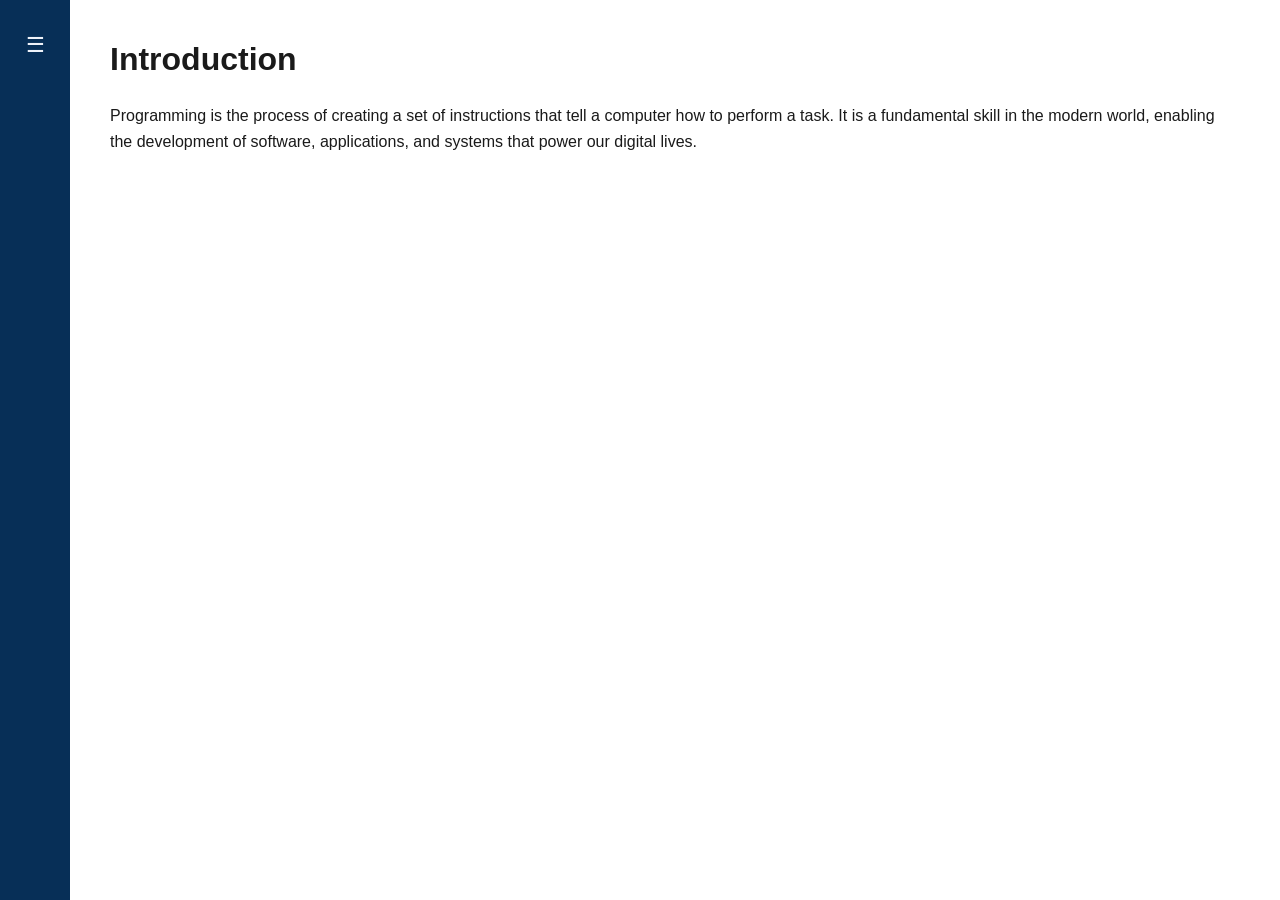
==== index.html @ 4f7e5716 "first commit" ====
<!DOCTYPE html>
<html lang="en">
<head>
    <meta charset="UTF-8">
    <meta name="viewport" content="width=device-width, initial-scale=1.0">
    <title>The Art of Programming</title>
</head>
<body>
  <style>
      body {
        font-family: Arial, sans-serif;
        line-height: 1.6;
        margin: 0;
        padding: 0;
        background-color: #f3f5f9;
        color: #1a1a1a;
      }
      .page-layout {
        display: flex;
        min-height: 100vh;
      }
      .sidebar {
        width: 70px;
        background-color: #072f57;
        color: #ffffff;
        padding: 28px 18px;
        box-sizing: border-box;
        overflow: hidden;
        position: relative;
        transition: width 0.25s ease;
      }
      .sidebar:hover {
        width: 260px;
      }
      .sidebar::before {
        content: "☰";
        position: absolute;
        top: 28px;
        left: 50%;
        transform: translateX(-50%);
        font-size: 1.3rem;
        color: #eef2f9;
      }
      .sidebar .logo,
      .sidebar .search-form,
      .sidebar-nav {
        opacity: 0;
        transform: translateX(-10px);
        transition: opacity 0.25s ease, transform 0.25s ease;
      }
      .sidebar:hover .logo,
      .sidebar:hover .search-form,
      .sidebar:hover .sidebar-nav {
        opacity: 1;
        transform: translateX(0);
      }
      .sidebar .logo {
        font-size: 1.3rem;
        font-weight: 700;
        margin-bottom: 26px;
      }
      .search-form {
        display: flex;
        gap: 8px;
        margin-bottom: 26px;
      }
      .search-form input {
        flex: 1;
        padding: 8px 10px;
        border: none;
        border-radius: 4px;
      }
      .sidebar:hover .search-form input,
      .sidebar:hover .search-form button {
        display: inline-flex;
      }
      .search-form button {
        padding: 8px 12px;
        border: none;
        border-radius: 4px;
        background-color: #1b76d1;
        color: white;
        cursor: pointer;
      }
      .search-form button:hover {
        background-color: #1665ad;
      }
      .sidebar-nav {
        display: flex;
        flex-direction: column;
        gap: 10px;
      }
      .sidebar-nav a {
        color: #eef2f9;
        text-decoration: none;
        padding: 10px 12px;
        border-radius: 6px;
      }
      .sidebar-nav a:hover {
        background-color: rgba(255, 255, 255, 0.12);
      }
      .main-content {
        flex: 1;
        padding: 34px 40px;
        background-color: #ffffff;
      }
      .main-content h1 {
        font-size: 2rem;
        margin-top: 0;
        margin-bottom: 18px;
      }
      .main-content p {
        margin: 0 0 20px;
      }
    </style>

  <div class="page-layout">
    <aside class="sidebar">
      <div class="logo">The Art of Programming</div>
      <form class="search-form" action="/search" method="get">
        <input type="text" name="q" placeholder="Search...">
        <button type="submit">Go</button>
      </form>
      <nav class="sidebar-nav">
        <a href="#introduction">Introduction</a>
        <a href="#history">History</a>
        <a href="#languages">Programming Languages</a>
        <a href="#resources">Resources</a>
        <a href="#about">About</a>
        <a href="#contact">Contact</a>
      </nav>
    </aside>
    <main class="main-content">
      <h1 id="introduction">Introduction</h1>
      <p>Programming is the process of creating a set of instructions that tell a computer how to perform a task.
        It is a fundamental skill in the modern world, enabling the development of software,
        applications, and systems that power our digital lives.</p>
    </main>
  </div>
</body>
</html>
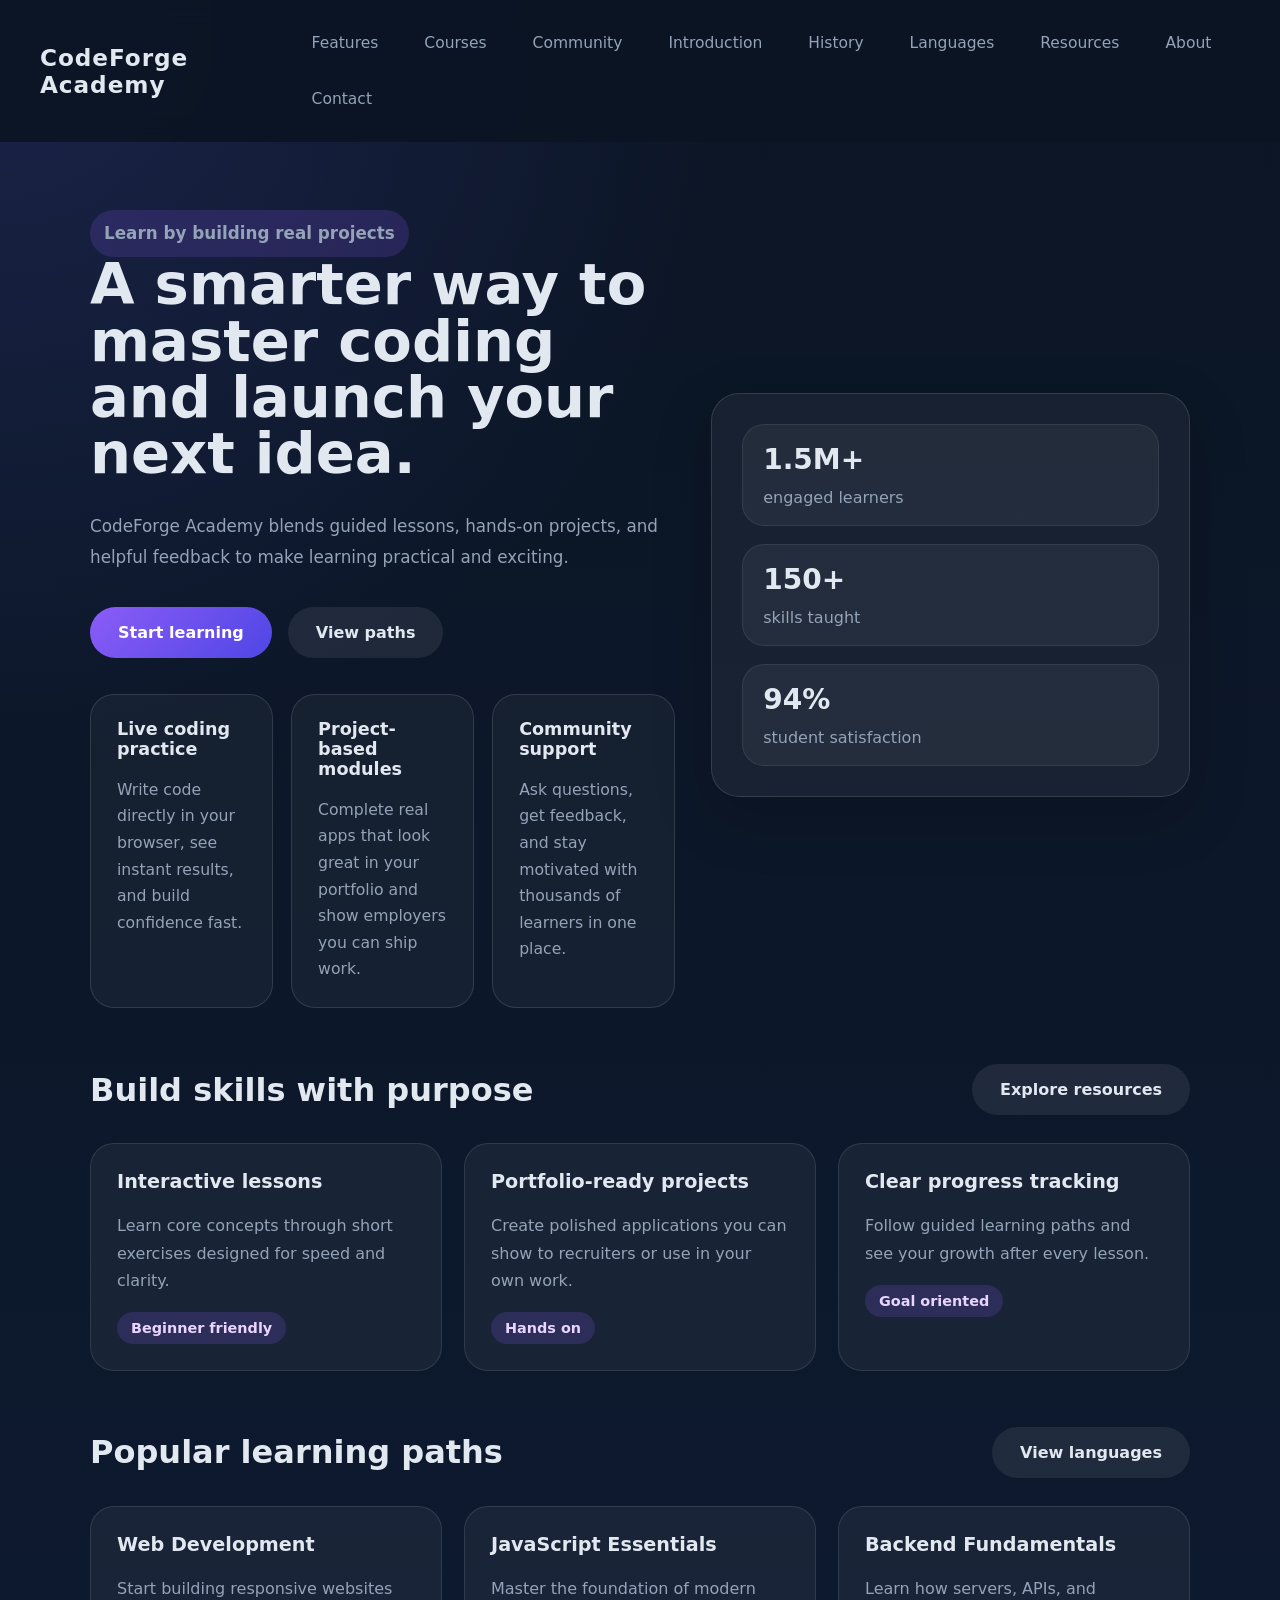
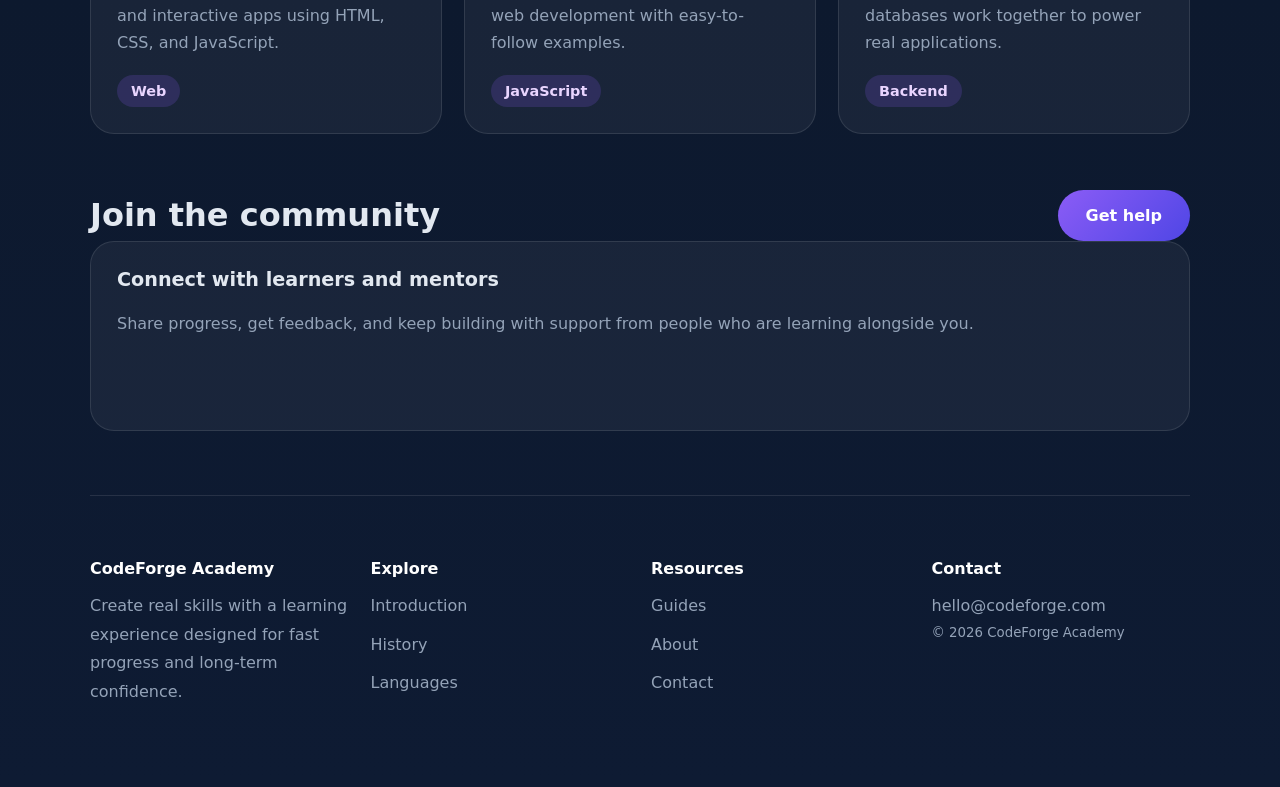
==== commit beb57d5f: "second time update" ====
--- a/index.html
+++ b/index.html
@@ -1,141 +1,438 @@
 <!DOCTYPE html>
-<html lang="en">
+<html lang="en-GB">
 <head>
-    <meta charset="UTF-8">
-    <meta name="viewport" content="width=device-width, initial-scale=1.0">
-    <title>The Art of Programming</title>
+  <meta charset="UTF-8">
+  <meta name="viewport" content="width=device-width, initial-scale=1.0">
+  <title>CodeForge Academy</title>
 </head>
 <body>
   <style>
-      body {
-        font-family: Arial, sans-serif;
-        line-height: 1.6;
-        margin: 0;
-        padding: 0;
-        background-color: #f3f5f9;
-        color: #1a1a1a;
-      }
-      .page-layout {
-        display: flex;
-        min-height: 100vh;
-      }
-      .sidebar {
-        width: 70px;
-        background-color: #072f57;
-        color: #ffffff;
-        padding: 28px 18px;
-        box-sizing: border-box;
-        overflow: hidden;
-        position: relative;
-        transition: width 0.25s ease;
-      }
-      .sidebar:hover {
-        width: 260px;
-      }
-      .sidebar::before {
-        content: "☰";
-        position: absolute;
-        top: 28px;
-        left: 50%;
-        transform: translateX(-50%);
-        font-size: 1.3rem;
-        color: #eef2f9;
-      }
-      .sidebar .logo,
-      .sidebar .search-form,
-      .sidebar-nav {
-        opacity: 0;
-        transform: translateX(-10px);
-        transition: opacity 0.25s ease, transform 0.25s ease;
-      }
-      .sidebar:hover .logo,
-      .sidebar:hover .search-form,
-      .sidebar:hover .sidebar-nav {
-        opacity: 1;
-        transform: translateX(0);
-      }
-      .sidebar .logo {
-        font-size: 1.3rem;
-        font-weight: 700;
-        margin-bottom: 26px;
-      }
-      .search-form {
-        display: flex;
-        gap: 8px;
-        margin-bottom: 26px;
-      }
-      .search-form input {
-        flex: 1;
-        padding: 8px 10px;
-        border: none;
-        border-radius: 4px;
-      }
-      .sidebar:hover .search-form input,
-      .sidebar:hover .search-form button {
-        display: inline-flex;
-      }
-      .search-form button {
-        padding: 8px 12px;
-        border: none;
-        border-radius: 4px;
-        background-color: #1b76d1;
-        color: white;
-        cursor: pointer;
-      }
-      .search-form button:hover {
-        background-color: #1665ad;
-      }
-      .sidebar-nav {
-        display: flex;
-        flex-direction: column;
-        gap: 10px;
-      }
-      .sidebar-nav a {
-        color: #eef2f9;
-        text-decoration: none;
-        padding: 10px 12px;
-        border-radius: 6px;
-      }
-      .sidebar-nav a:hover {
-        background-color: rgba(255, 255, 255, 0.12);
-      }
-      .main-content {
-        flex: 1;
-        padding: 34px 40px;
-        background-color: #ffffff;
-      }
-      .main-content h1 {
-        font-size: 2rem;
-        margin-top: 0;
-        margin-bottom: 18px;
-      }
-      .main-content p {
-        margin: 0 0 20px;
-      }
-    </style>
-
-  <div class="page-layout">
-    <aside class="sidebar">
-      <div class="logo">The Art of Programming</div>
-      <form class="search-form" action="/search" method="get">
-        <input type="text" name="q" placeholder="Search...">
-        <button type="submit">Go</button>
-      </form>
-      <nav class="sidebar-nav">
-        <a href="#introduction">Introduction</a>
-        <a href="#history">History</a>
-        <a href="#languages">Programming Languages</a>
-        <a href="#resources">Resources</a>
-        <a href="#about">About</a>
-        <a href="#contact">Contact</a>
-      </nav>
-    </aside>
-    <main class="main-content">
-      <h1 id="introduction">Introduction</h1>
-      <p>Programming is the process of creating a set of instructions that tell a computer how to perform a task.
-        It is a fundamental skill in the modern world, enabling the development of software,
-        applications, and systems that power our digital lives.</p>
-    </main>
-  </div>
+    :root {
+      --bg: #0b1524;
+      --panel: rgba(255,255,255,0.06);
+      --panel-border: rgba(255,255,255,0.10);
+      --text: #e2e8f0;
+      --muted: #94a3b8;
+      --accent: #8b5cf6;
+      --accent-strong: #4f46e5;
+    }
+
+    html {
+      scroll-behavior: smooth;
+    }
+
+    body {
+      margin: 0;
+      min-height: 100vh;
+      font-family: Inter, system-ui, -apple-system, BlinkMacSystemFont, 'Segoe UI', sans-serif;
+      color: var(--text);
+      background: radial-gradient(circle at top left, rgba(99, 102, 241, 0.18), transparent 28%),
+                  linear-gradient(180deg, #0b1524 0%, #0e1b33 100%);
+    }
+
+    * {
+      box-sizing: border-box;
+    }
+
+    a {
+      color: inherit;
+      text-decoration: none;
+    }
+
+    header {
+      position: sticky;
+      top: 0;
+      z-index: 10;
+      display: flex;
+      justify-content: space-between;
+      align-items: center;
+      padding: 24px 40px;
+      background: rgba(11, 21, 36, 0.94);
+      backdrop-filter: blur(12px);
+    }
+
+    .brand {
+      font-weight: 800;
+      font-size: 1.45rem;
+      letter-spacing: 0.04em;
+    }
+
+    .nav {
+      display: flex;
+      flex-wrap: wrap;
+      gap: 18px;
+      align-items: center;
+    }
+
+    .nav-link {
+      color: var(--muted);
+      font-size: 0.97rem;
+      padding: 10px 14px;
+      border-radius: 999px;
+      transition: background 0.25s ease, color 0.25s ease;
+    }
+
+    .nav-link:hover {
+      background: rgba(255,255,255,0.08);
+      color: #fff;
+    }
+
+    .main {
+      max-width: 1180px;
+      margin: 0 auto;
+      padding: 40px 40px 80px;
+    }
+
+    .hero {
+      display: grid;
+      grid-template-columns: 1.1fr 0.9fr;
+      gap: 36px;
+      align-items: center;
+      min-height: 460px;
+    }
+
+    .hero-copy h1 {
+      margin: 0;
+      font-size: clamp(3rem, 4.5vw, 4.8rem);
+      line-height: 0.98;
+    }
+
+    .hero-copy p {
+      margin: 28px 0 0;
+      max-width: 610px;
+      color: var(--muted);
+      font-size: 1.05rem;
+      line-height: 1.85;
+    }
+
+    .hero-actions {
+      display: flex;
+      flex-wrap: wrap;
+      gap: 16px;
+      margin-top: 34px;
+    }
+
+    .button {
+      display: inline-flex;
+      align-items: center;
+      justify-content: center;
+      border: none;
+      border-radius: 999px;
+      padding: 16px 28px;
+      font-weight: 700;
+      cursor: pointer;
+      transition: transform 0.2s ease, background-color 0.2s ease;
+    }
+
+    .button-primary {
+      color: #fff;
+      background: linear-gradient(135deg, var(--accent), var(--accent-strong));
+    }
+
+    .button-secondary {
+      color: var(--text);
+      background: rgba(255,255,255,0.08);
+    }
+
+    .button:hover {
+      transform: translateY(-2px);
+    }
+
+    .hero-stack {
+      display: grid;
+      gap: 18px;
+      padding: 30px;
+      background: rgba(255,255,255,0.05);
+      border: 1px solid rgba(255,255,255,0.12);
+      border-radius: 28px;
+      box-shadow: 0 20px 60px rgba(0,0,0,0.18);
+    }
+
+    .hero-stack .stat {
+      display: grid;
+      gap: 12px;
+      padding: 18px 20px;
+      background: rgba(255,255,255,0.05);
+      border: 1px solid rgba(255,255,255,0.08);
+      border-radius: 22px;
+    }
+
+    .hero-stack .stat strong {
+      font-size: 1.75rem;
+      display: block;
+    }
+
+    .hero-stack .stat span {
+      color: var(--muted);
+    }
+
+    .banner {
+      margin-top: 36px;
+      display: grid;
+      grid-template-columns: repeat(3, minmax(0, 1fr));
+      gap: 18px;
+    }
+
+    .banner-card {
+      padding: 24px 26px;
+      border-radius: 24px;
+      border: 1px solid rgba(255,255,255,0.12);
+      background: rgba(255,255,255,0.04);
+    }
+
+    .banner-card h3 {
+      margin-top: 0;
+      font-size: 1.1rem;
+    }
+
+    .banner-card p {
+      margin: 16px 0 0;
+      color: var(--muted);
+      line-height: 1.7;
+      font-size: 0.98rem;
+    }
+
+    .section {
+      margin-top: 56px;
+    }
+
+    .section-heading {
+      display: flex;
+      justify-content: space-between;
+      align-items: center;
+      gap: 18px;
+    }
+
+    .section-heading h2 {
+      margin: 0;
+      font-size: clamp(2rem, 2.5vw, 2.5rem);
+    }
+
+    .grid-cards {
+      display: grid;
+      grid-template-columns: repeat(auto-fit, minmax(250px, 1fr));
+      gap: 22px;
+      margin-top: 28px;
+    }
+
+    .feature-card,
+    .course-card,
+    .panel-card {
+      background: rgba(255,255,255,0.05);
+      border: 1px solid rgba(255,255,255,0.10);
+      border-radius: 24px;
+      padding: 26px;
+      min-height: 190px;
+    }
+
+    .feature-card h3,
+    .course-card h3,
+    .panel-card h3 {
+      margin-top: 0;
+      font-size: 1.2rem;
+    }
+
+    .feature-card p,
+    .course-card p,
+    .panel-card p {
+      margin: 16px 0 0;
+      color: var(--muted);
+      line-height: 1.7;
+    }
+
+    .tag {
+      display: inline-flex;
+      padding: 8px 14px;
+      border-radius: 999px;
+      background: rgba(139,92,246,0.18);
+      color: #e9d5ff;
+      font-size: 0.9rem;
+      font-weight: 700;
+      margin-top: 18px;
+    }
+
+    .footer {
+      margin-top: 64px;
+      display: grid;
+      grid-template-columns: repeat(auto-fit, minmax(220px, 1fr));
+      gap: 22px;
+      padding-top: 42px;
+      border-top: 1px solid rgba(255,255,255,0.10);
+    }
+
+    .footer h4 {
+      margin-bottom: 14px;
+      color: #fff;
+    }
+
+    .footer p,
+    .footer a,
+    .footer small {
+      color: var(--muted);
+      margin: 0;
+      line-height: 1.8;
+    }
+
+    .footer a {
+      display: block;
+      margin-top: 10px;
+    }
+
+    .footer a:hover {
+      color: #fff;
+    }
+
+    @media (max-width: 980px) {
+      .hero { grid-template-columns: 1fr; }
+      .banner { grid-template-columns: 1fr; }
+    }
+
+    @media (max-width: 680px) {
+      header { padding: 20px 18px; }
+      .main { padding: 28px 22px 60px; }
+      .section-heading { flex-direction: column; align-items: flex-start; }
+      .nav { gap: 12px; }
+    }
+  </style>
+
+  <header>
+    <div class="brand">CodeForge Academy</div>
+    <nav class="nav">
+      <a class="nav-link" href="#features">Features</a>
+      <a class="nav-link" href="#courses">Courses</a>
+      <a class="nav-link" href="#community">Community</a>
+      <a class="nav-link" href="introduction.html">Introduction</a>
+      <a class="nav-link" href="history.html">History</a>
+      <a class="nav-link" href="programming-languages.html">Languages</a>
+      <a class="nav-link" href="resources.html">Resources</a>
+      <a class="nav-link" href="about.html">About</a>
+      <a class="nav-link" href="contact.html">Contact</a>
+    </nav>
+  </header>
+
+  <main class="main">
+    <section class="hero">
+      <div class="hero-copy">
+        <p class="tag">Learn by building real projects</p>
+        <h1>A smarter way to master coding and launch your next idea.</h1>
+        <p>CodeForge Academy blends guided lessons, hands-on projects, and helpful feedback to make learning practical and exciting.</p>
+        <div class="hero-actions">
+          <a class="button button-primary" href="introduction.html">Start learning</a>
+          <a class="button button-secondary" href="programming-languages.html">View paths</a>
+        </div>
+        <div class="banner">
+          <div class="banner-card">
+            <h3>Live coding practice</h3>
+            <p>Write code directly in your browser, see instant results, and build confidence fast.</p>
+          </div>
+          <div class="banner-card">
+            <h3>Project-based modules</h3>
+            <p>Complete real apps that look great in your portfolio and show employers you can ship work.</p>
+          </div>
+          <div class="banner-card">
+            <h3>Community support</h3>
+            <p>Ask questions, get feedback, and stay motivated with thousands of learners in one place.</p>
+          </div>
+        </div>
+      </div>
+      <div class="hero-stack">
+        <div class="stat">
+          <strong>1.5M+</strong>
+          <span>engaged learners</span>
+        </div>
+        <div class="stat">
+          <strong>150+</strong>
+          <span>skills taught</span>
+        </div>
+        <div class="stat">
+          <strong>94%</strong>
+          <span>student satisfaction</span>
+        </div>
+      </div>
+    </section>
+
+    <section class="section" id="features">
+      <div class="section-heading">
+        <h2>Build skills with purpose</h2>
+        <a class="button button-secondary" href="resources.html">Explore resources</a>
+      </div>
+      <div class="grid-cards">
+        <article class="feature-card">
+          <h3>Interactive lessons</h3>
+          <p>Learn core concepts through short exercises designed for speed and clarity.</p>
+          <span class="tag">Beginner friendly</span>
+        </article>
+        <article class="feature-card">
+          <h3>Portfolio-ready projects</h3>
+          <p>Create polished applications you can show to recruiters or use in your own work.</p>
+          <span class="tag">Hands on</span>
+        </article>
+        <article class="feature-card">
+          <h3>Clear progress tracking</h3>
+          <p>Follow guided learning paths and see your growth after every lesson.</p>
+          <span class="tag">Goal oriented</span>
+        </article>
+      </div>
+    </section>
+
+    <section class="section" id="courses">
+      <div class="section-heading">
+        <h2>Popular learning paths</h2>
+        <a class="button button-secondary" href="programming-languages.html">View languages</a>
+      </div>
+      <div class="grid-cards">
+        <article class="course-card">
+          <h3>Web Development</h3>
+          <p>Start building responsive websites and interactive apps using HTML, CSS, and JavaScript.</p>
+          <span class="tag">Web</span>
+        </article>
+        <article class="course-card">
+          <h3>JavaScript Essentials</h3>
+          <p>Master the foundation of modern web development with easy-to-follow examples.</p>
+          <span class="tag">JavaScript</span>
+        </article>
+        <article class="course-card">
+          <h3>Backend Fundamentals</h3>
+          <p>Learn how servers, APIs, and databases work together to power real applications.</p>
+          <span class="tag">Backend</span>
+        </article>
+      </div>
+    </section>
+
+    <section class="section" id="community">
+      <div class="section-heading">
+        <h2>Join the community</h2>
+        <a class="button button-primary" href="contact.html">Get help</a>
+      </div>
+      <div class="panel-card">
+        <h3>Connect with learners and mentors</h3>
+        <p>Share progress, get feedback, and keep building with support from people who are learning alongside you.</p>
+      </div>
+    </section>
+
+    <footer class="footer">
+      <div>
+        <h4>CodeForge Academy</h4>
+        <p>Create real skills with a learning experience designed for fast progress and long-term confidence.</p>
+      </div>
+      <div>
+        <h4>Explore</h4>
+        <a href="introduction.html">Introduction</a>
+        <a href="history.html">History</a>
+        <a href="programming-languages.html">Languages</a>
+      </div>
+      <div>
+        <h4>Resources</h4>
+        <a href="resources.html">Guides</a>
+        <a href="about.html">About</a>
+        <a href="contact.html">Contact</a>
+      </div>
+      <div>
+        <h4>Contact</h4>
+        <a href="mailto:hello@codeforge.com">hello@codeforge.com</a>
+        <small>&copy; 2026 CodeForge Academy</small>
+      </div>
+    </footer>
+  </main>
 </body>
-</html>+</html>
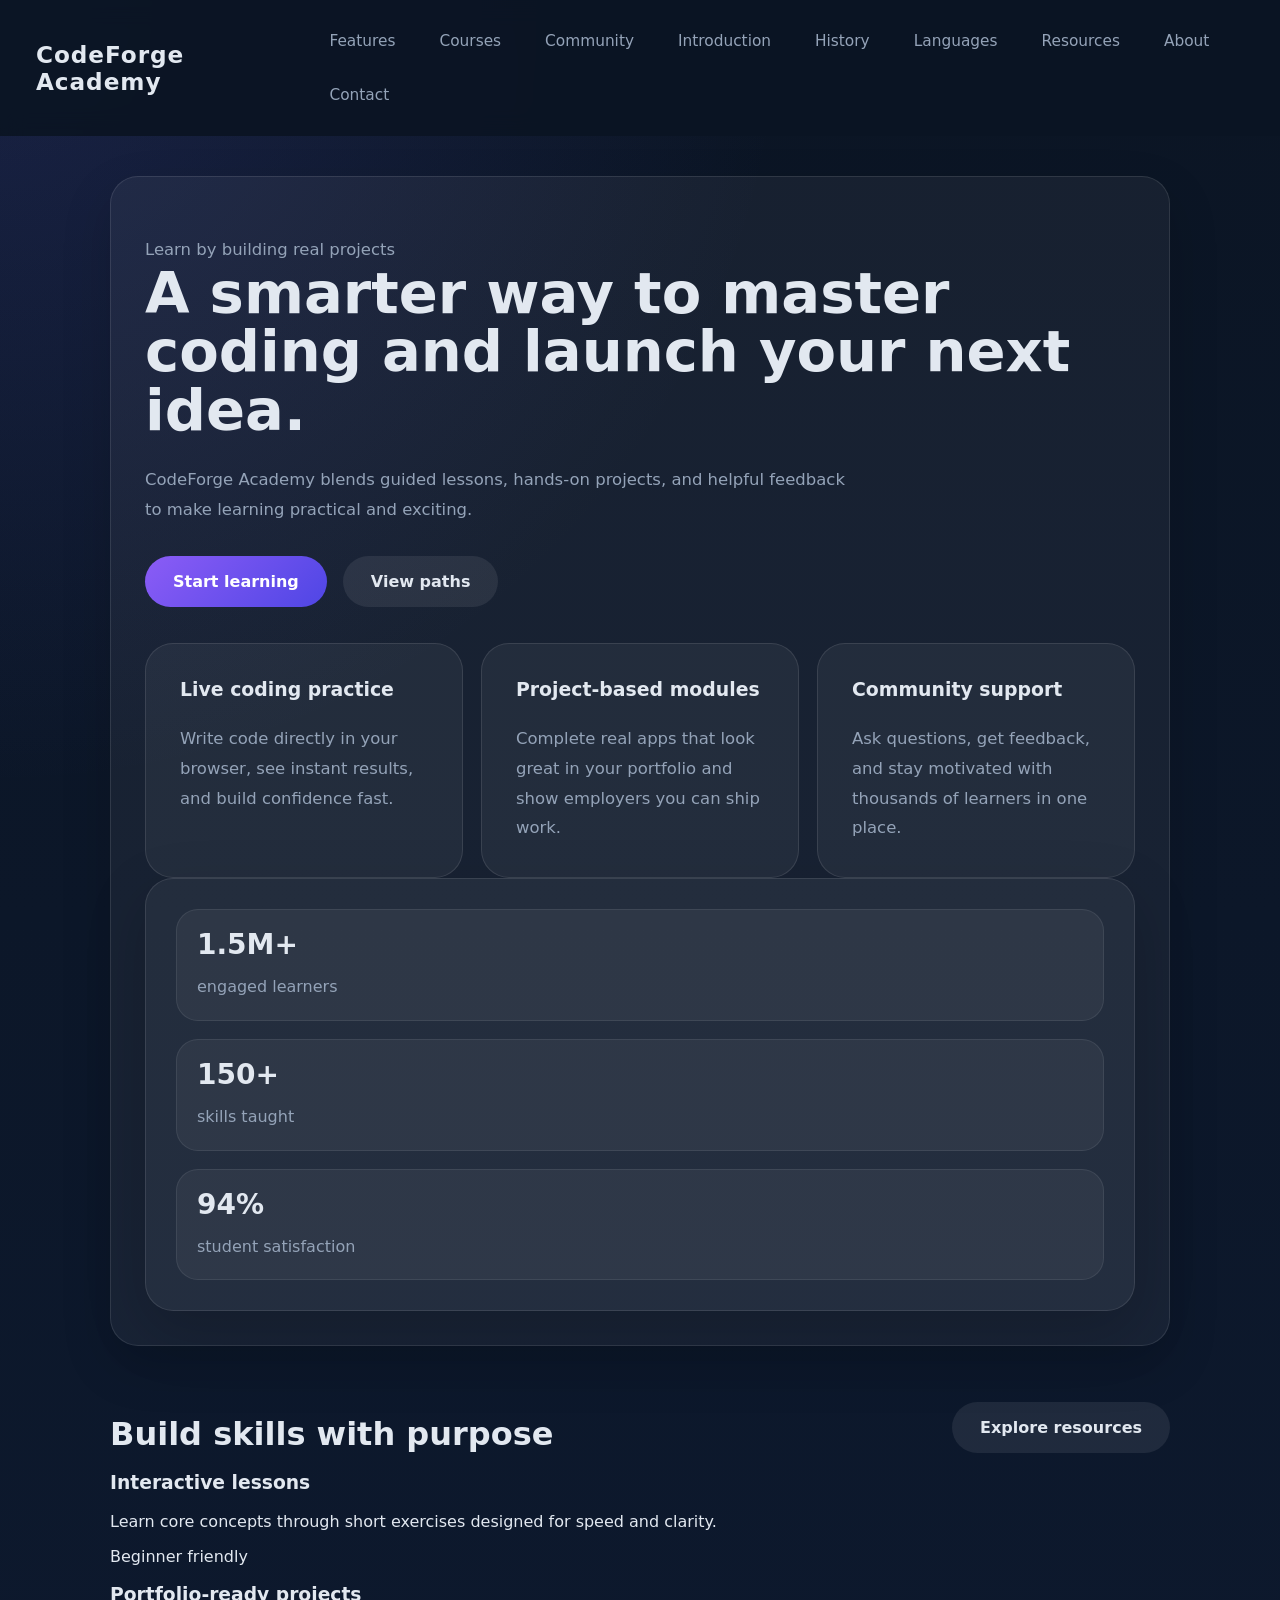
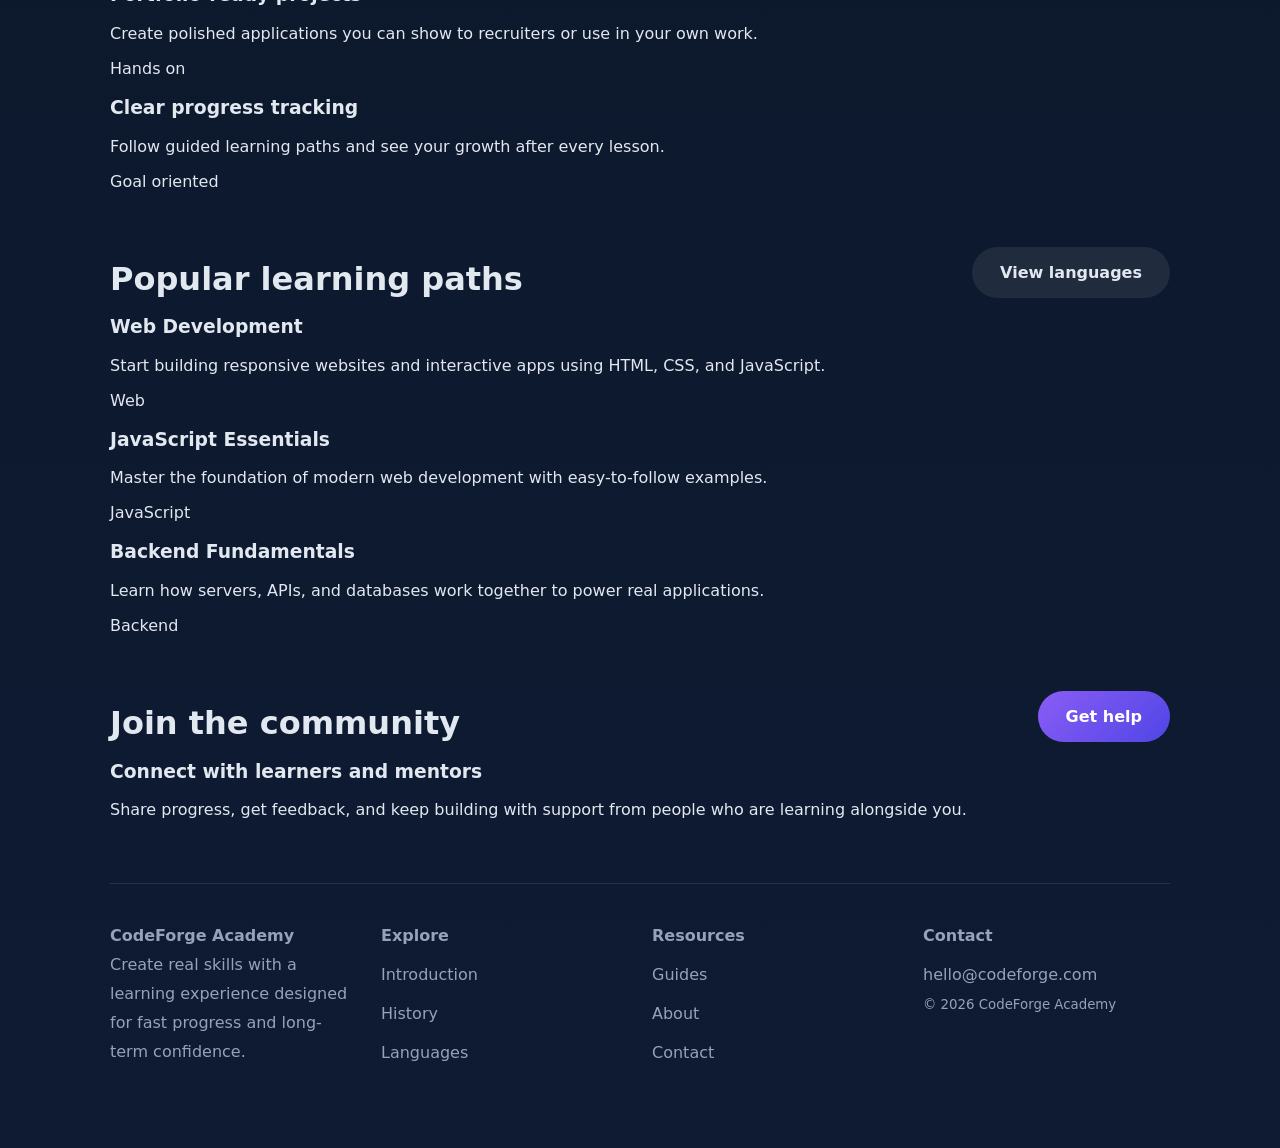
==== commit b5ba340a: "third time update" ====
--- a/index.html
+++ b/index.html
@@ -4,297 +4,9 @@
   <meta charset="UTF-8">
   <meta name="viewport" content="width=device-width, initial-scale=1.0">
   <title>CodeForge Academy</title>
+  <link rel="stylesheet" href="style.css">
 </head>
 <body>
-  <style>
-    :root {
-      --bg: #0b1524;
-      --panel: rgba(255,255,255,0.06);
-      --panel-border: rgba(255,255,255,0.10);
-      --text: #e2e8f0;
-      --muted: #94a3b8;
-      --accent: #8b5cf6;
-      --accent-strong: #4f46e5;
-    }
-
-    html {
-      scroll-behavior: smooth;
-    }
-
-    body {
-      margin: 0;
-      min-height: 100vh;
-      font-family: Inter, system-ui, -apple-system, BlinkMacSystemFont, 'Segoe UI', sans-serif;
-      color: var(--text);
-      background: radial-gradient(circle at top left, rgba(99, 102, 241, 0.18), transparent 28%),
-                  linear-gradient(180deg, #0b1524 0%, #0e1b33 100%);
-    }
-
-    * {
-      box-sizing: border-box;
-    }
-
-    a {
-      color: inherit;
-      text-decoration: none;
-    }
-
-    header {
-      position: sticky;
-      top: 0;
-      z-index: 10;
-      display: flex;
-      justify-content: space-between;
-      align-items: center;
-      padding: 24px 40px;
-      background: rgba(11, 21, 36, 0.94);
-      backdrop-filter: blur(12px);
-    }
-
-    .brand {
-      font-weight: 800;
-      font-size: 1.45rem;
-      letter-spacing: 0.04em;
-    }
-
-    .nav {
-      display: flex;
-      flex-wrap: wrap;
-      gap: 18px;
-      align-items: center;
-    }
-
-    .nav-link {
-      color: var(--muted);
-      font-size: 0.97rem;
-      padding: 10px 14px;
-      border-radius: 999px;
-      transition: background 0.25s ease, color 0.25s ease;
-    }
-
-    .nav-link:hover {
-      background: rgba(255,255,255,0.08);
-      color: #fff;
-    }
-
-    .main {
-      max-width: 1180px;
-      margin: 0 auto;
-      padding: 40px 40px 80px;
-    }
-
-    .hero {
-      display: grid;
-      grid-template-columns: 1.1fr 0.9fr;
-      gap: 36px;
-      align-items: center;
-      min-height: 460px;
-    }
-
-    .hero-copy h1 {
-      margin: 0;
-      font-size: clamp(3rem, 4.5vw, 4.8rem);
-      line-height: 0.98;
-    }
-
-    .hero-copy p {
-      margin: 28px 0 0;
-      max-width: 610px;
-      color: var(--muted);
-      font-size: 1.05rem;
-      line-height: 1.85;
-    }
-
-    .hero-actions {
-      display: flex;
-      flex-wrap: wrap;
-      gap: 16px;
-      margin-top: 34px;
-    }
-
-    .button {
-      display: inline-flex;
-      align-items: center;
-      justify-content: center;
-      border: none;
-      border-radius: 999px;
-      padding: 16px 28px;
-      font-weight: 700;
-      cursor: pointer;
-      transition: transform 0.2s ease, background-color 0.2s ease;
-    }
-
-    .button-primary {
-      color: #fff;
-      background: linear-gradient(135deg, var(--accent), var(--accent-strong));
-    }
-
-    .button-secondary {
-      color: var(--text);
-      background: rgba(255,255,255,0.08);
-    }
-
-    .button:hover {
-      transform: translateY(-2px);
-    }
-
-    .hero-stack {
-      display: grid;
-      gap: 18px;
-      padding: 30px;
-      background: rgba(255,255,255,0.05);
-      border: 1px solid rgba(255,255,255,0.12);
-      border-radius: 28px;
-      box-shadow: 0 20px 60px rgba(0,0,0,0.18);
-    }
-
-    .hero-stack .stat {
-      display: grid;
-      gap: 12px;
-      padding: 18px 20px;
-      background: rgba(255,255,255,0.05);
-      border: 1px solid rgba(255,255,255,0.08);
-      border-radius: 22px;
-    }
-
-    .hero-stack .stat strong {
-      font-size: 1.75rem;
-      display: block;
-    }
-
-    .hero-stack .stat span {
-      color: var(--muted);
-    }
-
-    .banner {
-      margin-top: 36px;
-      display: grid;
-      grid-template-columns: repeat(3, minmax(0, 1fr));
-      gap: 18px;
-    }
-
-    .banner-card {
-      padding: 24px 26px;
-      border-radius: 24px;
-      border: 1px solid rgba(255,255,255,0.12);
-      background: rgba(255,255,255,0.04);
-    }
-
-    .banner-card h3 {
-      margin-top: 0;
-      font-size: 1.1rem;
-    }
-
-    .banner-card p {
-      margin: 16px 0 0;
-      color: var(--muted);
-      line-height: 1.7;
-      font-size: 0.98rem;
-    }
-
-    .section {
-      margin-top: 56px;
-    }
-
-    .section-heading {
-      display: flex;
-      justify-content: space-between;
-      align-items: center;
-      gap: 18px;
-    }
-
-    .section-heading h2 {
-      margin: 0;
-      font-size: clamp(2rem, 2.5vw, 2.5rem);
-    }
-
-    .grid-cards {
-      display: grid;
-      grid-template-columns: repeat(auto-fit, minmax(250px, 1fr));
-      gap: 22px;
-      margin-top: 28px;
-    }
-
-    .feature-card,
-    .course-card,
-    .panel-card {
-      background: rgba(255,255,255,0.05);
-      border: 1px solid rgba(255,255,255,0.10);
-      border-radius: 24px;
-      padding: 26px;
-      min-height: 190px;
-    }
-
-    .feature-card h3,
-    .course-card h3,
-    .panel-card h3 {
-      margin-top: 0;
-      font-size: 1.2rem;
-    }
-
-    .feature-card p,
-    .course-card p,
-    .panel-card p {
-      margin: 16px 0 0;
-      color: var(--muted);
-      line-height: 1.7;
-    }
-
-    .tag {
-      display: inline-flex;
-      padding: 8px 14px;
-      border-radius: 999px;
-      background: rgba(139,92,246,0.18);
-      color: #e9d5ff;
-      font-size: 0.9rem;
-      font-weight: 700;
-      margin-top: 18px;
-    }
-
-    .footer {
-      margin-top: 64px;
-      display: grid;
-      grid-template-columns: repeat(auto-fit, minmax(220px, 1fr));
-      gap: 22px;
-      padding-top: 42px;
-      border-top: 1px solid rgba(255,255,255,0.10);
-    }
-
-    .footer h4 {
-      margin-bottom: 14px;
-      color: #fff;
-    }
-
-    .footer p,
-    .footer a,
-    .footer small {
-      color: var(--muted);
-      margin: 0;
-      line-height: 1.8;
-    }
-
-    .footer a {
-      display: block;
-      margin-top: 10px;
-    }
-
-    .footer a:hover {
-      color: #fff;
-    }
-
-    @media (max-width: 980px) {
-      .hero { grid-template-columns: 1fr; }
-      .banner { grid-template-columns: 1fr; }
-    }
-
-    @media (max-width: 680px) {
-      header { padding: 20px 18px; }
-      .main { padding: 28px 22px 60px; }
-      .section-heading { flex-direction: column; align-items: flex-start; }
-      .nav { gap: 12px; }
-    }
-  </style>
-
   <header>
     <div class="brand">CodeForge Academy</div>
     <nav class="nav">
--- a/style.css
+++ b/style.css
@@ -0,0 +1,329 @@
+:root {
+  --bg: #0b1524;
+  --panel: rgba(255, 255, 255, 0.06);
+  --panel-border: rgba(255, 255, 255, 0.10);
+  --text: #e2e8f0;
+  --muted: #94a3b8;
+  --accent: #8b5cf6;
+  --accent-strong: #4f46e5;
+  --surface: rgba(255, 255, 255, 0.05);
+  --surface-strong: rgba(255, 255, 255, 0.08);
+  --radius: 24px;
+  --shadow: 0 20px 50px rgba(0, 0, 0, 0.16);
+}
+
+* {
+  box-sizing: border-box;
+}
+
+html {
+  scroll-behavior: smooth;
+}
+
+body {
+  margin: 0;
+  min-height: 100vh;
+  font-family: Inter, system-ui, -apple-system, BlinkMacSystemFont, 'Segoe UI', sans-serif;
+  color: var(--text);
+  background: radial-gradient(circle at top left, rgba(99, 102, 241, 0.16), transparent 26%),
+    linear-gradient(180deg, #0b1524 0%, #0e1b33 100%);
+}
+
+body::selection {
+  background: rgba(139, 92, 246, 0.24);
+  color: #fff;
+}
+
+a {
+  color: inherit;
+  text-decoration: none;
+}
+
+button {
+  font: inherit;
+}
+
+header {
+  position: sticky;
+  top: 0;
+  z-index: 10;
+  display: flex;
+  justify-content: space-between;
+  align-items: center;
+  gap: 20px;
+  padding: 22px 36px;
+  background: rgba(11, 21, 36, 0.94);
+  backdrop-filter: blur(12px);
+}
+
+.brand {
+  font-weight: 800;
+  font-size: 1.45rem;
+  letter-spacing: 0.04em;
+}
+
+.nav {
+  display: flex;
+  flex-wrap: wrap;
+  gap: 16px;
+  align-items: center;
+}
+
+.nav-link {
+  color: var(--muted);
+  font-size: 0.96rem;
+  padding: 10px 14px;
+  border-radius: 999px;
+  transition: background 0.25s ease, color 0.25s ease;
+}
+
+.nav-link:hover,
+.nav-link:focus-visible {
+  background: rgba(255, 255, 255, 0.08);
+  color: #fff;
+  outline: none;
+}
+
+.main,
+.page {
+  max-width: 1140px;
+  margin: 0 auto;
+  padding: 40px 40px 80px;
+}
+
+.hero,
+.hero-stack,
+.card,
+.banner-card {
+  background: var(--surface);
+  border: 1px solid var(--panel-border);
+  border-radius: 28px;
+  padding: 34px;
+}
+
+.hero {
+  box-shadow: var(--shadow);
+}
+
+.hero h1,
+.hero-copy h1 {
+  margin: 0;
+  font-size: clamp(3rem, 4.5vw, 4.8rem);
+  line-height: 1.02;
+}
+
+.hero p,
+.hero-copy p,
+.content p,
+.banner-card p,
+.section-heading p,
+.card p,
+.hero-stack .stat span,
+.footer {
+  color: var(--muted);
+  line-height: 1.8;
+}
+
+.hero-copy p,
+.hero p {
+  margin: 24px 0 0;
+  max-width: 720px;
+  font-size: 1.03rem;
+}
+
+.hero-actions,
+.buttons {
+  display: flex;
+  flex-wrap: wrap;
+  gap: 16px;
+  margin-top: 32px;
+}
+
+.button {
+  display: inline-flex;
+  align-items: center;
+  justify-content: center;
+  border: none;
+  border-radius: 999px;
+  padding: 16px 28px;
+  font-weight: 700;
+  cursor: pointer;
+  transition: transform 0.2s ease, background-color 0.2s ease, box-shadow 0.2s ease;
+  text-decoration: none;
+}
+
+.button-primary {
+  color: #fff;
+  background: linear-gradient(135deg, var(--accent), var(--accent-strong));
+}
+
+.button-secondary {
+  color: var(--text);
+  background: rgba(255, 255, 255, 0.08);
+}
+
+.button:hover,
+.button:focus-visible {
+  transform: translateY(-1px);
+  outline: none;
+}
+
+.section {
+  margin-top: 56px;
+}
+
+.section-heading {
+  display: flex;
+  flex-wrap: wrap;
+  justify-content: space-between;
+  gap: 18px;
+  align-items: flex-end;
+}
+
+.section-heading h2,
+.content h2,
+.card h3,
+.banner-card h3,
+.footer h4 {
+  margin: 0;
+}
+
+.section-heading h2 {
+  font-size: 2rem;
+}
+
+.section-heading p {
+  max-width: 650px;
+}
+
+.content {
+  display: grid;
+  gap: 26px;
+  margin-top: 40px;
+}
+
+.cards {
+  display: grid;
+  grid-template-columns: repeat(auto-fit, minmax(240px, 1fr));
+  gap: 22px;
+  margin-top: 28px;
+}
+
+.card {
+  padding: 24px;
+}
+
+.card h3,
+.banner-card h3 {
+  font-size: 1.18rem;
+}
+
+.hero-stack {
+  display: grid;
+  gap: 18px;
+  padding: 30px;
+  box-shadow: 0 20px 60px rgba(0, 0, 0, 0.18);
+}
+
+.hero-stack .stat {
+  display: grid;
+  gap: 12px;
+  padding: 18px 20px;
+  background: rgba(255, 255, 255, 0.05);
+  border: 1px solid rgba(255, 255, 255, 0.08);
+  border-radius: 22px;
+}
+
+.hero-stack .stat strong {
+  font-size: 1.75rem;
+  display: block;
+}
+
+.banner {
+  margin-top: 36px;
+  display: grid;
+  grid-template-columns: repeat(3, minmax(0, 1fr));
+  gap: 18px;
+}
+
+.section-list {
+  display: grid;
+  gap: 18px;
+  margin-top: 28px;
+  list-style: none;
+  padding: 0;
+}
+
+.section-list li {
+  padding: 20px;
+  border-radius: 24px;
+  background: rgba(255, 255, 255, 0.04);
+  border: 1px solid rgba(255, 255, 255, 0.08);
+}
+
+.section-list li strong {
+  display: block;
+  margin-bottom: 10px;
+}
+
+.footer {
+  margin-top: 64px;
+  padding-top: 38px;
+  border-top: 1px solid rgba(255, 255, 255, 0.10);
+  display: grid;
+  grid-template-columns: repeat(auto-fit, minmax(200px, 1fr));
+  gap: 24px;
+}
+
+.footer p,
+.footer a,
+.footer small {
+  color: var(--muted);
+  margin: 0;
+  line-height: 1.8;
+}
+
+.footer a {
+  display: block;
+  margin-top: 10px;
+}
+
+.footer a:hover {
+  color: #fff;
+}
+
+@media (max-width: 980px) {
+  .hero,
+  .hero-stack,
+  .card,
+  .banner-card {
+    padding: 28px;
+  }
+
+  .banner {
+    grid-template-columns: repeat(2, minmax(0, 1fr));
+  }
+}
+
+@media (max-width: 720px) {
+  header {
+    padding: 18px;
+  }
+
+  .main,
+  .page {
+    padding: 24px 18px 60px;
+  }
+
+  .nav {
+    justify-content: center;
+  }
+
+  .banner {
+    grid-template-columns: 1fr;
+  }
+
+  .section-heading {
+    align-items: flex-start;
+  }
+}
